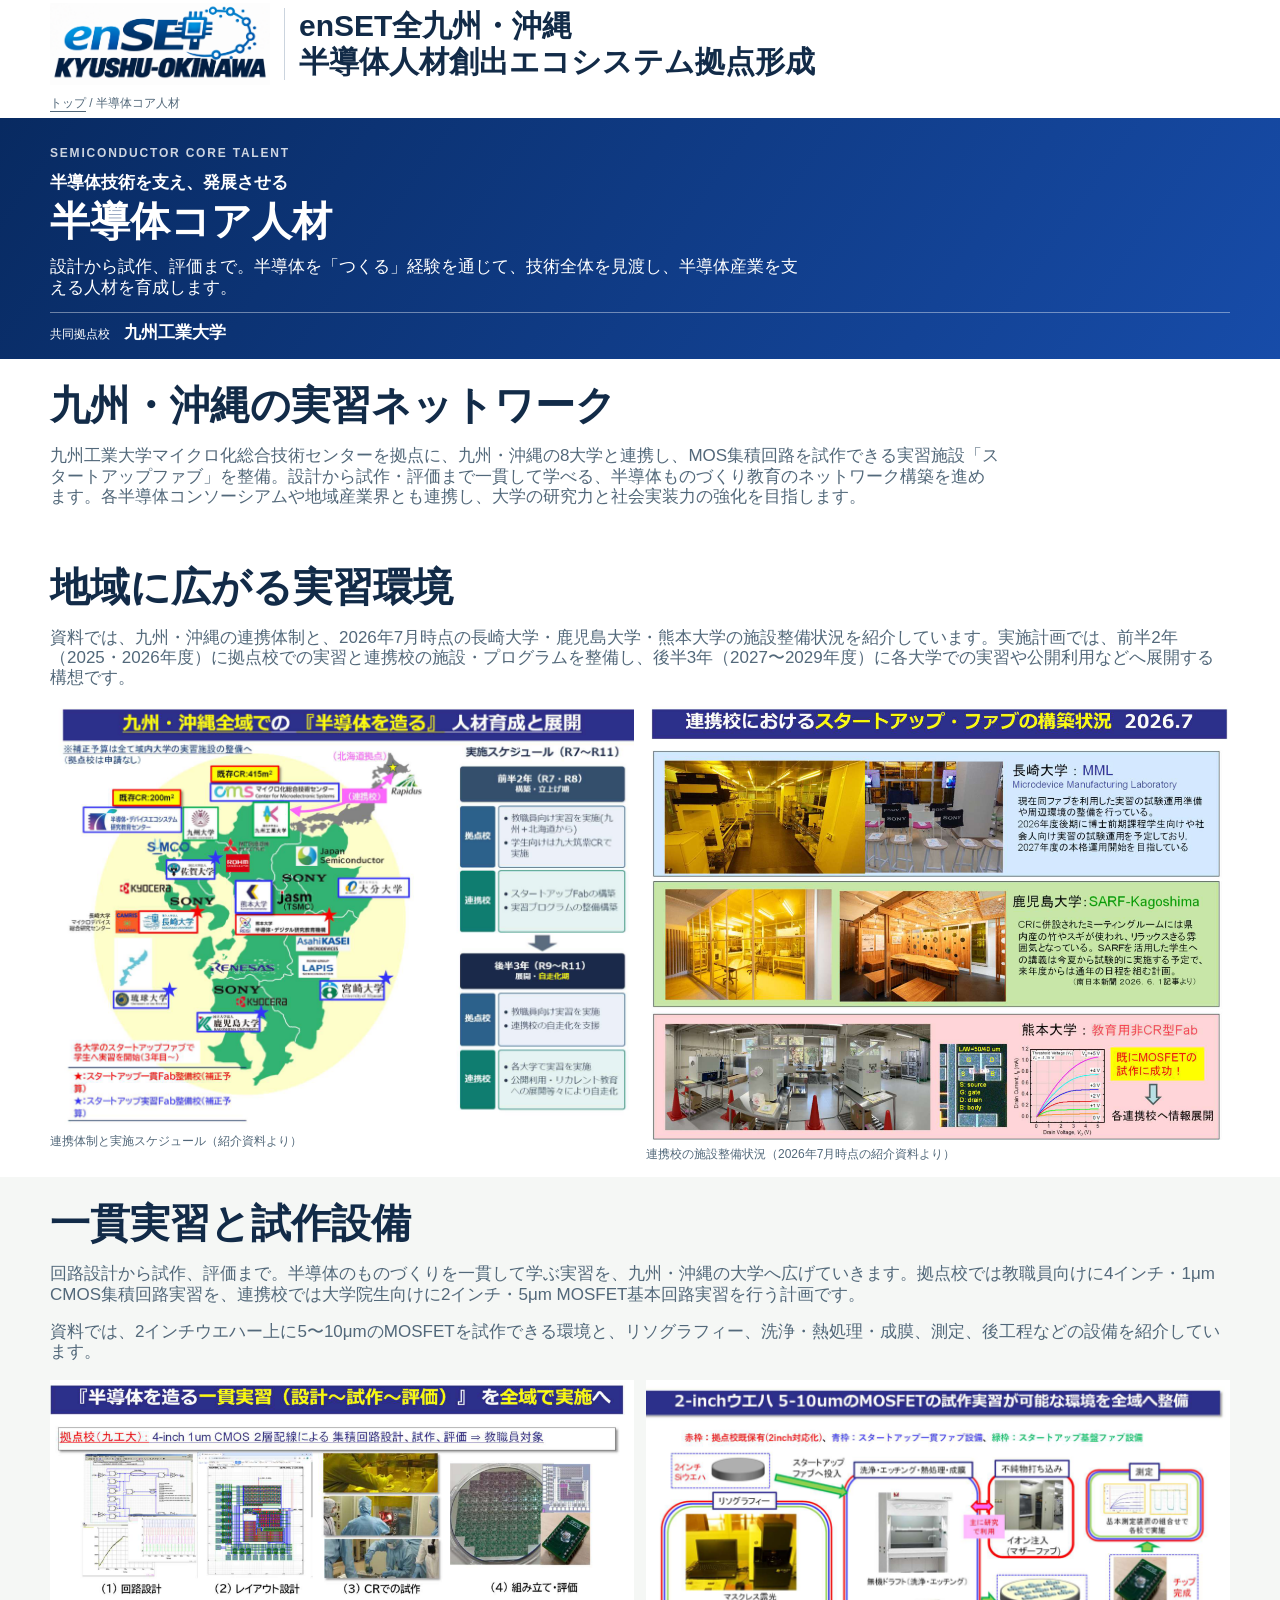
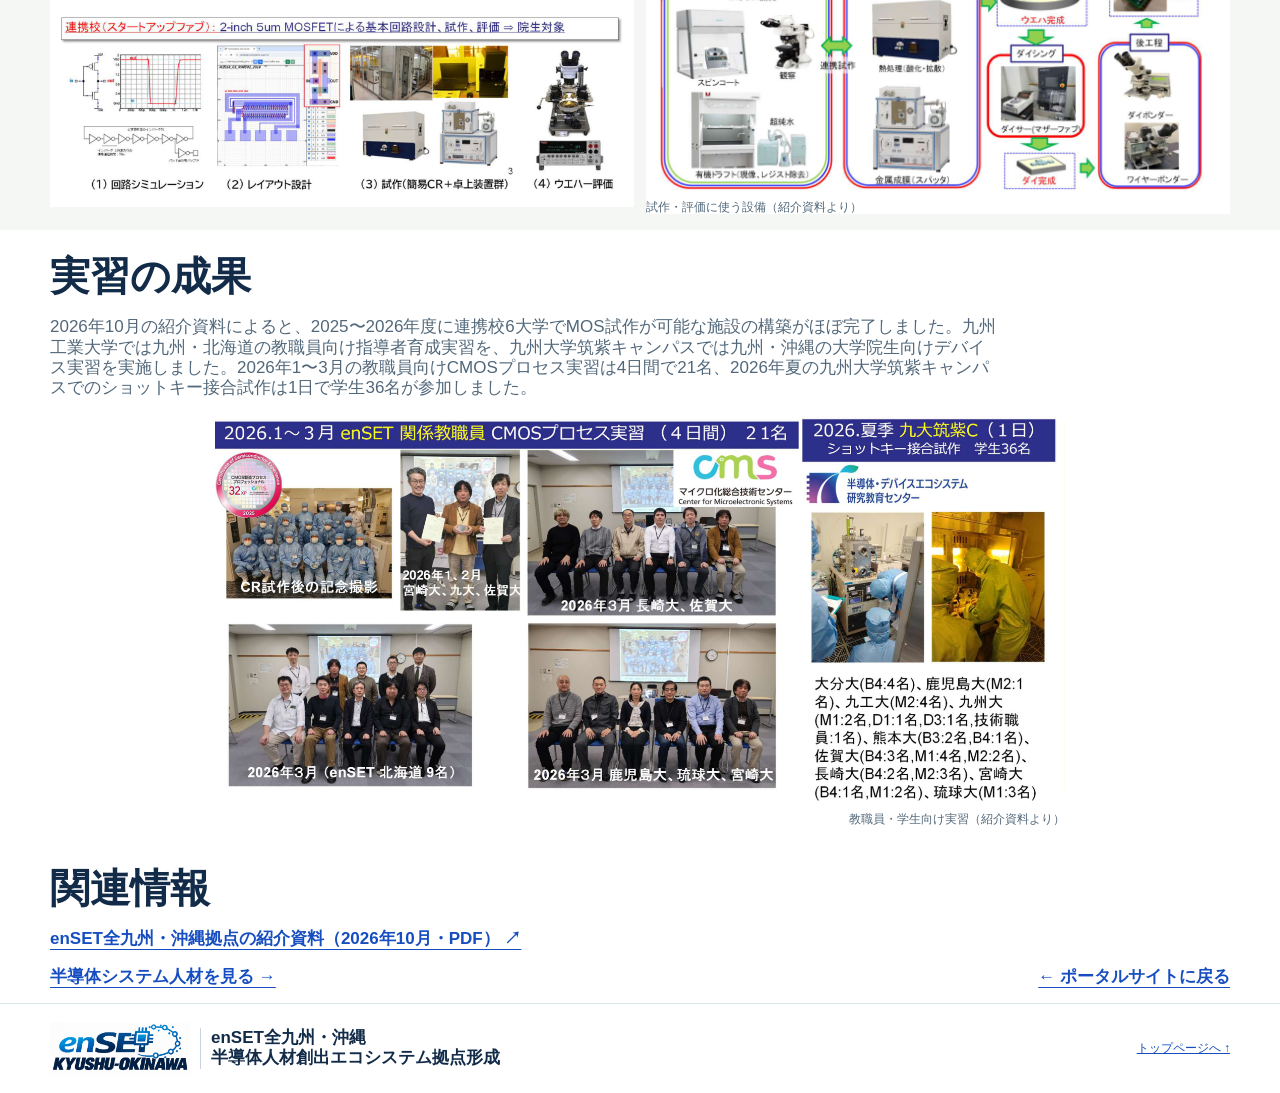
==== core-human-resources.html @ 0acd5549 "All update." ====
﻿<!doctype html>
<html lang="ja">
<head>
  <meta charset="utf-8">
  <meta name="viewport" content="width=device-width, initial-scale=1">
  <meta name="description" content="半導体コア人材の育成方針と学びの流れを紹介します。">
  <title>半導体コア人材｜enSET 全九州・沖縄</title>
  <link rel="icon" type="image/png" href="assets/favicon-chip.png">
  <link rel="stylesheet" href="style.css?v=20261101-enset-font">
</head>
<body>
  <header class="header"><div class="wrap header-inner"><div class="brand"><img class="brand-logo" src="assets/enset-kyushu-okinawa-logo.png" alt="enSET KYUSHU-OKINAWA"><span class="brand-name">enSET全九州・沖縄<br><small>半導体人材創出エコシステム拠点形成</small></span></div></div></header>
  <main>
    <div class="wrap detail-breadcrumb"><a href="index.html#network">トップ</a><span aria-hidden="true"> / </span><span>半導体コア人材</span></div>
    <section class="detail-hero detail-core"><div class="wrap"><p class="eyebrow">SEMICONDUCTOR CORE TALENT</p><p class="detail-overline">半導体技術を支え、発展させる</p><h1>半導体コア人材</h1><p class="detail-lead">設計から試作、評価まで。半導体を「つくる」経験を通じて、技術全体を見渡し、半導体産業を支える人材を育成します。</p><p class="detail-hub"><span>共同拠点校</span><strong>九州工業大学</strong></p></div></section>
    <section class="section core-network"><div class="wrap"><div class="core-section-heading"><h2>九州・沖縄の実習ネットワーク</h2></div><p>九州工業大学マイクロ化総合技術センターを拠点に、九州・沖縄の8大学と連携し、MOS集積回路を試作できる実習施設「スタートアップファブ」を整備。設計から試作・評価まで一貫して学べる、半導体ものづくり教育のネットワーク構築を進めます。各半導体コンソーシアムや地域産業界とも連携し、大学の研究力と社会実装力の強化を目指します。</p></div></section>
    <section class="section core-material"><div class="wrap"><div class="core-section-heading"><h2>地域に広がる実習環境</h2><p>資料では、九州・沖縄の連携体制と、2026年7月時点の長崎大学・鹿児島大学・熊本大学の施設整備状況を紹介しています。実施計画では、前半2年（2025・2026年度）に拠点校での実習と連携校の施設・プログラムを整備し、後半3年（2027〜2029年度）に各大学での実習や公開利用などへ展開する構想です。</p></div><div class="material-grid"><figure><img src="kyushu/images/official/core-network-202610.png" alt="九州・沖縄の人材育成ネットワークと実施スケジュール"><figcaption>連携体制と実施スケジュール（紹介資料より）</figcaption></figure><figure><img src="kyushu/images/official/core-facilities-202610.png" alt="長崎大学、鹿児島大学、熊本大学における実習施設の構築状況"><figcaption>連携校の施設整備状況（2026年7月時点の紹介資料より）</figcaption></figure></div></div></section>
    <section class="section core-material"><div class="wrap"><div class="core-section-heading"><h2>一貫実習と試作設備</h2><p>回路設計から試作、評価まで。半導体のものづくりを一貫して学ぶ実習を、九州・沖縄の大学へ広げていきます。拠点校では教職員向けに4インチ・1μm CMOS集積回路実習を、連携校では大学院生向けに2インチ・5μm MOSFET基本回路実習を行う計画です。</p><p>資料では、2インチウエハー上に5〜10μmのMOSFETを試作できる環境と、リソグラフィー、洗浄・熱処理・成膜、測定、後工程などの設備を紹介しています。</p></div><div class="material-grid"><figure class="core-figure"><img src="kyushu/images/official/core-practice-202610.png?v=20261101-hires" alt="九州工業大学と連携校における設計・試作・評価の実習の流れ"></figure><figure><img src="kyushu/images/official/core-equipment-202610.png" alt="MOSFETの試作から測定・後工程までの設備"><figcaption>試作・評価に使う設備（紹介資料より）</figcaption></figure></div></div></section>
    <section class="section core-network"><div class="wrap"><div class="core-section-heading"><h2>実習の成果</h2></div><p>2026年10月の紹介資料によると、2025〜2026年度に連携校6大学でMOS試作が可能な施設の構築がほぼ完了しました。九州工業大学では九州・北海道の教職員向け指導者育成実習を、九州大学筑紫キャンパスでは九州・沖縄の大学院生向けデバイス実習を実施しました。2026年1〜3月の教職員向けCMOSプロセス実習は4日間で21名、2026年夏の九州大学筑紫キャンパスでのショットキー接合試作は1日で学生36名が参加しました。</p><figure class="core-figure"><img src="kyushu/images/official/core-training-202610.png" alt="2026年の教職員向けCMOSプロセス実習と学生向けデバイス実習の様子"><figcaption>教職員・学生向け実習（紹介資料より）</figcaption></figure></div></section>
    <section class="section"><div class="wrap detail-next"><div><h2>関連情報</h2><p><a href="assets/enSET-All-Kyushu-Okinawa-202610.pdf" target="_blank" rel="noopener noreferrer">enSET全九州・沖縄拠点の紹介資料（2026年10月・PDF） ↗</a></p><a href="system-human-resources.html">半導体システム人材を見る →</a></div><a class="detail-back" href="index.html#network">← ポータルサイトに戻る</a></div></section>
  </main>
  <footer><div class="wrap footer-inner"><div class="footer-brand"><img src="assets/enset-kyushu-okinawa-logo.png" alt="enSET KYUSHU-OKINAWA"><span>enSET全九州・沖縄<br><small>半導体人材創出エコシステム拠点形成</small></span></div><a href="index.html">トップページへ ↑</a></div></footer>
</body>
</html>
---- style.css ----
﻿:root{--navy:#07275a;--deep:#061b40;--blue:#164ec1;--green:#a6d74d;--ink:#122b48;--muted:#52687a;--paper:#f5f7f5}*{box-sizing:border-box}html{scroll-behavior:smooth}body{margin:0;color:var(--ink);font-family:"Yu Gothic","Hiragino Kaku Gothic ProN",Meiryo,sans-serif;line-height:1.8;background:#fff}a{color:inherit}a:focus-visible{outline:3px solid #f7a837;outline-offset:4px}.wrap{width:min(1180px,calc(100% - 48px));margin:auto}.header{background:#fff}.header-inner{min-height:88px;display:flex;align-items:center;justify-content:space-between;gap:28px}.brand{display:flex;align-items:center;gap:14px;text-decoration:none}.brand-en{font:bold 40px/1 Arial;color:#56a340;letter-spacing:-.07em}.brand-en span{color:var(--blue)}.brand-name{border-left:1px solid #cbd4de;padding-left:14px;font-size:15px;font-weight:800;line-height:1.35}.brand-name small{font-size:12px}.header nav{display:flex;gap:30px;font-weight:700;font-size:15px}.header nav a{text-decoration:none}.header nav a:hover{color:var(--blue)}.hero{background:var(--navy);color:#fff;overflow:hidden}.hero-inner{position:relative;min-height:530px;padding-block:72px}.eyebrow{font:700 12px/1.6 Arial,sans-serif;letter-spacing:.15em;color:#b8e36a}.hero-label{font-weight:700;letter-spacing:.15em;margin:48px 0 13px}.hero h1{font-size:40px;letter-spacing:.02em;line-height:1.25;margin:0;font-weight:900}.hero h1 em{font-style:normal;color:#c9ec68}.hero-copy{font-size:17px;font-weight:700;margin:24px 0 30px}.button{display:inline-flex;align-items:center;gap:36px;padding:13px 20px;background:#fff;color:var(--navy);font-weight:800;font-size:15px;text-decoration:none}.button span{font-size:17px}.hero-mark{position:absolute;width:440px;height:440px;right:0;top:40px;border:1px solid #ffffff45;border-radius:50%;display:flex;align-items:center;justify-content:center;gap:20px;font-size:40px;font-weight:900;color:#ffffffd9}.hero-mark:before,.hero-mark:after{content:"";position:absolute;inset:22px;border:1px solid #a6d74d80;border-radius:50%}.hero-mark:after{inset:47px;border-color:#ffffff25}.hero-mark i{color:var(--green);font-style:normal;font-weight:400}.hero-mark small{position:absolute;bottom:105px;font:700 12px Arial;letter-spacing:.2em;color:#b8e36a}.partners{background:#edf3ed;border-bottom:1px solid #dce6df}.partners-inner{display:grid;grid-template-columns:150px 1fr 1fr;align-items:center;gap:28px;padding-block:20px}.partners-inner>span{font:700 12px Arial;letter-spacing:.13em;color:#568149}.partners p{margin:0;font-size:15px;font-weight:800}.partners small{font-size:12px}.section{padding-block:95px}.section-heading{display:grid;grid-template-columns:1fr .65fr;gap:48px;align-items:end;margin-bottom:38px}.section-heading h2{font-size:40px;line-height:1.4;letter-spacing:.03em;margin:9px 0 0}.section-heading>p{color:var(--muted);margin:0;font-size:17px}.dark{color:#548b40}.people-grid{display:grid;grid-template-columns:1fr 1fr;gap:20px}.people-card{padding:32px 36px;color:#fff;min-height:390px;display:flex;flex-direction:column}.system{background:#bf4a36}.core{background:#174ca9}.card-top{display:flex;justify-content:space-between;align-items:center;font:700 12px Arial;letter-spacing:.12em}.card-symbol{font-size:40px;font-weight:400}.card-tag{font-size:12px;font-weight:700;margin:22px 0 7px}.people-card h3{font-size:40px;line-height:1.3;margin:0}.people-card>p:not(.card-tag){max-width:410px;font-size:15px;color:#ffffffdc}.hub{border-top:1px solid #ffffff69;margin-top:auto;padding-top:18px;display:flex;align-items:baseline;gap:13px;flex-wrap:wrap}.hub small{font-size:12px}.hub strong{font-size:17px}.hub span{font:700 12px Arial;letter-spacing:.1em;opacity:.75}.network{background:var(--paper)}.network-layout{display:grid;grid-template-columns:1fr 1fr;gap:25px}.map-panel{position:relative;background:#e0efe5;min-width:0;padding:28px;text-align:center;overflow:hidden}.map-panel img{display:block;width:min(100%,470px);margin:0 auto;mix-blend-mode:multiply}.map-kicker{text-align:left;margin:0;color:#467653;font:700 12px Arial;letter-spacing:.15em}.map-caption{font-size:12px;color:#526b60;margin:0 8px}.university-panel{background:#fff;padding:30px 34px}.list-heading{display:flex;justify-content:space-between;align-items:center}.list-heading span{font:700 12px Arial;letter-spacing:.15em;color:#548b40}.list-heading h3{font-size:30px;margin:3px 0}.list-heading .count{font:bold 40px Arial;color:#e5eee8}.university-panel>p{font-size:12px;color:var(--muted)}.universities{padding:0;margin:20px 0;list-style:none;border-top:1px solid #dfe7e4}.universities a{display:flex;align-items:center;gap:20px;border-bottom:1px solid #dfe7e4;padding:10px 2px;text-decoration:none;font-weight:700}.universities a:hover{color:var(--blue)}.universities span{font:700 12px Arial;color:#6a9d62}.universities b{margin-left:auto;color:var(--blue)}.hub-links{font-size:12px;font-weight:700}.hub-links a{color:var(--blue)}.region-grid{display:grid;grid-template-columns:repeat(4,1fr);border-top:1px solid #cddbd2;border-left:1px solid #cddbd2}.region-grid article{padding:24px;min-height:140px;border-right:1px solid #cddbd2;border-bottom:1px solid #cddbd2}.region-grid span{font:700 12px Arial;color:#5e9461;letter-spacing:.15em}.region-grid h3{font-size:15px;line-height:1.65;margin:12px 0 0}.closing{padding:80px 0;background:var(--navy);color:#fff}.closing h2{font-size:40px;line-height:1.35;margin:15px 0}.closing p:not(.eyebrow){color:#e0ebf3}.closing a{display:inline-block;margin-top:12px;color:#c9ec68;font-weight:700;text-underline-offset:6px}footer{background:var(--deep);color:#fff}.footer-inner{display:flex;align-items:center;gap:25px;padding-block:24px;font-size:12px}.footer-inner p{margin:0}.footer-inner strong{font:700 30px Arial;color:#b8e36a}.footer-inner small{color:#9fb3c7}.footer-inner a{margin-left:auto}@media(max-width:850px){.hero-mark{opacity:.2;right:-160px}.hero-inner>*:not(.hero-mark){position:relative;z-index:1}.partners-inner{grid-template-columns:1fr 1fr}.partners-inner>span{grid-column:1/-1}.region-grid{grid-template-columns:repeat(2,1fr)}}@media(max-width:650px){.wrap{width:calc(100% - 32px)}.header-inner{padding-block:16px;flex-wrap:wrap}.header nav{gap:18px;font-size:12px;overflow-x:auto;white-space:nowrap}.hero-inner{min-height:0;padding-block:60px}.hero-label{margin-top:34px}.hero-mark{width:340px;height:340px;top:80px;right:-210px;font-size:40px}.partners-inner{grid-template-columns:1fr;gap:8px}.partners-inner>span{grid-column:auto}.section{padding-block:64px}.section-heading,.people-grid,.network-layout{grid-template-columns:1fr}.section-heading{gap:15px}.people-card{min-height:340px;padding:28px}.map-panel{padding:20px}.university-panel{padding:24px}.region-grid article{padding:16px;min-height:115px}.footer-inner{align-items:flex-start;flex-direction:column;gap:8px}.footer-inner a{margin-left:0}}@media(prefers-reduced-motion:reduce){html{scroll-behavior:auto}}
.map-panel .network-figure{display:block;width:100%;max-width:none;height:auto;margin:16px auto 0;mix-blend-mode:normal}

/* ネットワーク図を主役にし、大学リンクを下段にまとめる。 */
.hero-inner{min-height:0;padding-block:48px}
.hero-label{margin-top:28px}
.hero-mark{width:360px;height:360px;top:25px}
.hero-mark small{bottom:82px}
.network.section{padding-block:48px}
.network .section-heading{margin-bottom:20px}
.network-layout{display:flex;flex-direction:column;gap:18px}
.map-panel{width:80%;margin-inline:auto;padding:12px;background:#fff}
.map-panel .network-figure{margin:8px auto 0}
.university-panel{padding:20px 24px}
.list-heading h3{font-size:17px}
.list-heading .count{font-size:30px}
.university-panel>p{margin:4px 0;font-size:12px}
.universities{display:grid;grid-template-columns:repeat(4,minmax(0,1fr));gap:0 20px;margin:12px 0}
.universities a{gap:8px;padding:8px 2px;font-size:15px}
.hub-links{font-size:12px}
@media(max-width:650px){.hero-inner{padding-block:38px}.hero-mark{width:300px;height:300px;top:40px}.network.section{padding-block:36px}.map-panel{width:100%;padding:8px}.universities{grid-template-columns:repeat(2,minmax(0,1fr));gap:0 14px}.university-panel{padding:16px}.universities a{font-size:12px}}

/* 図と大学一覧は別の段に置く。 */
.network-layout{display:block}
.network-layout .map-panel{width:100%;margin:0 auto}
.network .university-panel{margin:18px auto 0}

/* ヘッダー直下の青帯をコンパクトにする。 */
.hero-inner{padding-block:24px}
.hero-label{margin:12px 0 5px}
.hero h1{font-size:40px;line-height:1.18}
.hero-copy{margin:12px 0 16px}
.hero-mark{width:270px;height:270px;top:50%;transform:translateY(-50%);font-size:40px}
.hero-mark small{bottom:56px}
@media(max-width:650px){.hero-inner{padding-block:24px}.hero h1{font-size:40px}.hero-mark{width:240px;height:240px;top:50%;right:-160px;font-size:30px}.hero-mark small{bottom:50px}}
@media(max-width:650px){.hero .eyebrow{overflow-wrap:anywhere}}

/* 大学リンクは画像と同じ座標系で拡大・縮小する。 */
.network-instruction{margin:4px 0 0;text-align:right;font-size:12px;color:var(--muted)}
.network-figure-wrap{position:relative;width:100%;margin:8px auto 0}
.map-panel .network-figure-wrap .network-figure{width:100%;height:auto;margin:0}
.figure-link{position:absolute;display:block;border-radius:4px}
.figure-link:hover,.figure-link:focus-visible{outline:3px solid #f28a19;outline-offset:1px;background:rgb(255 255 255 / .16)}
.figure-link.kyushu{left:16%;top:12%;width:19%;height:8%}
.figure-link.kyutech{left:64%;top:12%;width:29%;height:8%}
.figure-link.saga{left:12%;top:34%;width:16%;height:7%}
.figure-link.nagasaki{left:7%;top:51%;width:17%;height:7%}
.figure-link.kumamoto{left:7%;top:71%;width:17%;height:7%}
.figure-link.oita{left:79%;top:39%;width:17%;height:7%}
.figure-link.miyazaki{left:78%;top:52%;width:17%;height:7%}
.figure-link.kagoshima{left:72%;top:69%;width:20%;height:7%}
.figure-link.ryukyu{left:60%;top:81%;width:17%;height:7%}

/* 承認されたロゴ画像をヘッダーに表示する。 */
.brand-logo{display:block;width:220px;height:auto;flex:none}
@media(max-width:650px){.brand{min-width:0}.brand-logo{width:150px}.brand-name{font-size:12px}.brand-name small{font-size:12px}}

/* 事業名をロゴ横で読みやすく表示する。 */
.brand-name{font-size:17px;line-height:1.45}
.brand-name small{font-size:15px}
@media(max-width:650px){.brand-name{font-size:17px}.brand-name small{font-size:12px}}

/* 図中の人材名と紹介ページ。 */
.figure-link.talent-system{left:10%;top:2%;width:32%;height:8%}
.figure-link.talent-core{left:59%;top:2%;width:31%;height:8%}
.people-detail-link{display:inline-block;color:#fff;font-weight:800;text-underline-offset:5px}
.detail-breadcrumb{padding-block:14px;color:var(--muted);font-size:12px}
.detail-breadcrumb a{text-underline-offset:4px}
.detail-hero{padding-block:65px;color:#fff}
.detail-system{background:linear-gradient(125deg,#8f3028,#bf4a36)}
.detail-core{background:linear-gradient(125deg,#082a61,#174ca9)}
.detail-hero .eyebrow{color:#fff;opacity:.8}
.detail-overline{margin:28px 0 4px;font-size:17px;font-weight:700}
.detail-hero h1{margin:0;font-size:40px;line-height:1.3}
.detail-lead{max-width:750px;margin:20px 0 0;font-size:17px;line-height:1.9}
.detail-intro{display:grid;grid-template-columns:1fr 1.1fr;gap:60px}
.detail-intro h2,.detail-learning h2,.detail-next h2{margin:10px 0;font-size:40px;line-height:1.4}
.detail-intro h3{margin:0 0 15px;font-size:17px}
.detail-intro p:not(.eyebrow),.detail-next p:not(.eyebrow){color:var(--muted)}
.detail-learning{background:var(--paper)}
.detail-section-lead{color:var(--muted)}
.detail-steps{display:grid;grid-template-columns:repeat(3,1fr);gap:18px;margin:30px 0 0;padding:0;list-style:none}
.detail-steps li{padding:26px;background:#fff;border-top:4px solid var(--blue)}
.detail-steps span{font:700 12px Arial;letter-spacing:.12em;color:#548b40}
.detail-steps h3{margin:12px 0;font-size:30px}
.detail-steps p{margin:0;color:var(--muted);font-size:15px}
.detail-next{display:flex;align-items:end;justify-content:space-between;gap:30px}
.detail-next a{font-weight:800;color:var(--blue);text-underline-offset:5px}
.detail-back{white-space:nowrap}
@media(max-width:650px){.detail-hero{padding-block:42px}.detail-intro{grid-template-columns:1fr;gap:20px}.detail-steps{grid-template-columns:1fr}.detail-next{align-items:start;flex-direction:column}}

/* 広域と各地域の連携団体をまとめて紹介する。 */
.regional-partner-list{display:grid;grid-template-columns:repeat(2,minmax(0,1fr));gap:16px;margin-bottom:24px}
.regional-partner-list article{padding:22px 24px;background:#edf3ed;border-left:4px solid #548b40}
.regional-partner-list span{font:700 12px Arial;letter-spacing:.15em;color:#548b40}
.regional-partner-list h3{margin:10px 0 0;font-size:17px;line-height:1.6}
.regional-partner-list small{font-size:15px}
@media(max-width:650px){.regional-partner-list{grid-template-columns:1fr;gap:10px}.regional-partner-list article{padding:16px}}

/* 地域連携を読みやすくコンパクトにまとめる。 */
#region.section{padding-block:42px}
#region .section-heading{margin-bottom:18px;gap:24px}
#region .section-heading h2{font-size:30px;line-height:1.3}
#region .section-heading>p{font-size:15px}
#region .regional-partner-list{gap:10px;margin-bottom:12px}
#region .regional-partner-list article{padding:12px 16px}
#region .regional-partner-list h3{margin-top:4px;font-size:15px;line-height:1.45}
#region .region-grid article{min-height:0;padding:12px 16px}
#region .region-grid h3{margin:4px 0 0;font-size:15px;line-height:1.5}
@media(max-width:650px){#region.section{padding-block:30px}#region .section-heading{gap:10px;margin-bottom:14px}#region .regional-partner-list{gap:8px}#region .region-grid article{padding:10px 12px}}

.detail-hub{display:flex;align-items:baseline;flex-wrap:wrap;gap:14px;margin:24px 0 0;padding-top:16px;border-top:1px solid rgb(255 255 255 / .4)}
.detail-hub span{font-size:12px}
.detail-hub strong{font-size:17px}

/* ヘッダーと共通のロゴ・事業名を小さめに表示する。 */
footer{background:#fff;color:var(--ink);border-top:1px solid #dce5ea}
.footer-inner{gap:18px;padding-block:18px}
.footer-brand{display:flex;align-items:center;gap:10px}
.footer-brand img{display:block;width:140px;height:auto;flex:none}
.footer-brand>span{border-left:1px solid #cbd4de;padding-left:10px;font-size:12px;font-weight:800;line-height:1.4}
.footer-brand>span small{color:inherit;font-size:12px}
.footer-inner>small{color:var(--muted)}
.footer-inner>a{color:var(--blue)}
@media(max-width:650px){.footer-inner{gap:12px}.footer-brand img{width:120px}.footer-brand>span{font-size:12px}.footer-brand>span small{font-size:12px}}

/* 各ページの余白を抑え、短いスクロールで内容を読めるようにする。 */
.section{padding-block:40px}
.hero-inner{padding-block:16px}
.hero-label{margin:8px 0 4px}
.hero-copy{margin:8px 0 0}
.network.section{padding-block:24px}
.network .section-heading{margin-bottom:12px;gap:24px}
.network .section-heading h2{font-size:30px;line-height:1.3}
.network-figure-wrap{margin-top:4px}
#region.section{padding-block:24px}
.closing{padding-block:32px}
.closing h2{font-size:40px;margin:8px 0}
.closing p:not(.eyebrow){margin:8px 0}
.closing a{margin-top:4px}
.detail-breadcrumb{padding-block:8px}
.detail-hero{padding-block:32px}
.detail-overline{margin:12px 0 4px}
.detail-lead{margin-top:12px;line-height:1.7}
.detail-hub{margin-top:14px;padding-top:10px}
.detail-intro{gap:32px}
.detail-intro h2,.detail-learning h2,.detail-next h2{margin:6px 0}
.detail-intro h3{margin-bottom:8px}
.detail-steps{margin-top:16px;gap:12px}
.detail-steps li{padding:18px}
.detail-steps h3{margin:6px 0}
@media(max-width:650px){.section{padding-block:28px}.hero-inner{padding-block:16px}.network.section,#region.section{padding-block:20px}.network .section-heading{gap:10px}.detail-hero{padding-block:24px}.detail-intro{gap:12px}.detail-steps{gap:8px}.detail-steps li{padding:14px}.closing{padding-block:26px}}
.hero h1 em{white-space:nowrap}
.hero h1{color:#c9ec68}

/* 見出しより説明文の幅を広く確保する。 */
@media(min-width:651px){#network .section-heading,#region .section-heading{grid-template-columns:minmax(0,3fr) minmax(0,7fr)}}
@media(min-width:651px){#network .section-heading h2{font-size:30px}}

/* 大きな見出しを一回り小さく整える。 */
.hero h1{font-size:40px}
#region .section-heading h2{font-size:30px}
.closing h2{font-size:30px}
.detail-hero h1{font-size:40px}
.detail-intro h2,.detail-learning h2,.detail-next h2{font-size:30px}
.detail-steps h3{font-size:17px}
@media(min-width:651px){#network .section-heading h2{font-size:17px}}
@media(max-width:650px){.hero h1{font-size:30px}#network .section-heading h2{font-size:30px}}

/* ヘッダー内の英語名称。 */
.brand-english{display:block;margin-top:2px;color:var(--muted);font-size:12px;font-weight:500;line-height:1.35;overflow-wrap:anywhere}
@media(max-width:650px){.brand-english{font-size:12px}}

/* ロゴ横の日本語2行を同じ大きさに揃える。 */
.brand-name{font-size:30px;line-height:1.55}
.brand-name small{font-size:inherit}
.footer-brand>span{font-size:17px;line-height:1.5}
.footer-brand>span small{font-size:inherit}
@media(max-width:650px){.brand-logo{width:clamp(100px,30vw,150px)}.brand-name{font-size:12px;line-height:1.5}.brand-name small{font-size:inherit}.footer-brand>span{font-size:12px;line-height:1.45}.footer-brand>span small{font-size:inherit}}

/* トップページの3つの見出しを画面幅ごとの最小サイズに揃える。 */
@media(min-width:651px){#network .section-heading h2,#region .section-heading h2,.closing h2{font-size:30px}}
@media(max-width:650px){#network .section-heading h2,#region .section-heading h2,.closing h2{font-size:30px}}

#region h3 a{color:#164b85;text-decoration:underline;text-decoration-thickness:1px;text-underline-offset:3px}
#region h3 a:hover{color:#087346}
#region h3 a::after{content:' ↗';font-size:12px;white-space:nowrap}

/* enSETの概要 */
.about-enset{display:grid;grid-template-columns:minmax(0,2fr) minmax(0,8fr);gap:48px;align-items:start;padding-block:28px}
.about-enset h2{font-size:30px;line-height:1.4;margin:0}
.about-enset p{margin:0;color:var(--muted);font-size:17px;line-height:1.8}
.about-enset a{color:#164b85;text-underline-offset:3px}
.about-enset-link{display:inline-block;margin-top:6px;font-size:15px;font-weight:700}
.about-enset a:hover{color:#087346}
@media(max-width:650px){.about-enset{grid-template-columns:1fr;gap:8px;padding-block:24px}.about-enset h2{font-size:30px}}
/* 全ページの行間を文字サイズの120%に統一。 */
body,body *{line-height:1.2 !important}

body{font-size:17px}

/* メインの各セクションの上下余白を統一する。 */
main > section:not(.hero),main > #network.section,main > #region.section,.hero-inner{padding-block:16px}

/* 見出し幅に合わせ、残りを説明文に割り当てる。 */
.about-enset{grid-template-columns:max-content minmax(0,1fr);column-gap:2em}

/* ネットワークと地域連携も見出し幅に合わせる。 */
#network .section-heading,#region .section-heading{grid-template-columns:max-content minmax(0,1fr);column-gap:2em}
@media(max-width:650px){#network .section-heading,#region .section-heading{grid-template-columns:minmax(0,1fr);gap:8px}}

/* 連携団体のボックス内の上下余白。 */
#region .regional-partner-list article,#region .region-grid article{padding-block:8px}

/* 半導体コア人材ページの詳細。 */
.core-section-heading h2{margin:6px 0;font-size:30px}
.core-section-heading>p:not(.eyebrow),.core-network p:not(.eyebrow){color:var(--muted)}
.core-figure{margin:12px auto 0;max-width:850px}
.core-figure img{display:block;width:100%;height:auto}
.core-figure figcaption{margin-top:6px;color:var(--muted);font-size:12px;text-align:right}
.core-figure a,.core-network a{color:var(--blue);text-underline-offset:3px}
.core-skills,.core-future{background:var(--paper)}
.core-skill-grid{display:grid;grid-template-columns:repeat(4,minmax(0,1fr));gap:10px;margin-top:12px}
.core-skill-grid article{background:#fff;border-top:3px solid var(--blue);padding:12px}
.core-skill-grid h3{font-size:17px;margin:0 0 6px}
.core-skill-grid p{color:var(--muted);font-size:15px;margin:0}
.core-network p:not(.eyebrow){max-width:950px}
.core-network a{font-weight:700}
.core-fields{display:flex;flex-wrap:wrap;gap:8px;list-style:none;padding:0;margin:12px 0 0}
.core-fields li{padding:8px 12px;background:#fff;color:var(--navy);border-left:3px solid var(--blue);font-weight:700}
@media(max-width:650px){.core-skill-grid{grid-template-columns:repeat(2,minmax(0,1fr))}.core-figure figcaption{text-align:left}}
/* 半導体システム人材ページの詳細。 */
.system-practice-grid{display:grid;grid-template-columns:repeat(2,minmax(0,1fr));gap:12px;margin-top:12px}
.system-practice-grid article,.system-topic-grid article{padding:12px;background:#fff;border-top:3px solid #bf4a36}
.system-practice-grid h3,.system-topic-grid h3{font-size:17px;margin:0 0 6px}
.system-practice-grid p,.system-topic-grid p{color:var(--muted);margin:6px 0}
.system-practice-grid figure{margin:10px 0 0}
.system-practice-grid img{display:block;width:100%;height:auto}
.system-practice-grid figcaption{color:var(--muted);font-size:12px;margin-top:4px}
.system-practice,.system-skills{background:var(--paper)}
.system-topic-grid{display:grid;grid-template-columns:repeat(3,minmax(0,1fr));gap:12px;margin-top:12px}
.system-topic-grid article{background:var(--paper)}
.system-example{font-size:15px}
.system-source a{color:var(--blue);text-underline-offset:3px}
.system-skills .core-skill-grid article{border-color:#bf4a36}
.system-future .core-fields li{background:var(--paper);border-color:#bf4a36}
@media(max-width:650px){.system-practice-grid,.system-topic-grid{grid-template-columns:minmax(0,1fr)}}

.closing-links{display:flex;flex-direction:column;align-items:flex-start;gap:4px}

/* 関連情報を地域連携と同じ白背景・左右配置に揃える。 */
.closing{background:#fff;color:var(--ink)}
.closing .wrap{display:grid;grid-template-columns:minmax(0,1fr);gap:8px;align-items:start}
.closing h2{margin:0;font-size:30px}
.closing a{margin:0;color:#164b85;font-size:15px;text-underline-offset:3px}
.closing a:hover{color:#087346}
@media(max-width:650px){.closing .wrap{grid-template-columns:minmax(0,1fr);gap:8px}}

/* 関連情報を地域連携と同じ枠付きボックスにする。 */
.closing .closing-links{display:grid;grid-template-columns:repeat(2,minmax(0,1fr));gap:0;align-items:stretch}
.closing .closing-links article{min-height:0;padding:8px 16px}
@media(max-width:650px){.closing .closing-links article{padding:8px 12px}}

/* システム人材の実習例を同じセクション内にまとめる。 */
.system-practice .system-topic-grid article{background:#fff}

/* 半導体設計実習の図中の日付表記を表示しない。 */
.system-design-image{position:relative}
.system-design-image::after{content:'';position:absolute;right:0;bottom:0;width:54%;height:11%;background:#fff}

/* コア人材の実習紹介をシステム人材ページと揃える。 */
.core-visual{background:var(--paper)}

/* 紹介資料に掲載された実習・施設の図と写真。 */
.system-topic-grid figure{margin:10px 0 0}
.system-topic-grid img,.material-grid img{display:block;width:100%;height:auto}
.system-topic-grid figcaption,.material-grid figcaption{margin-top:4px;color:var(--muted);font-size:12px}
.core-material:nth-of-type(even){background:var(--paper)}
.material-grid{display:grid;grid-template-columns:repeat(2,minmax(0,1fr));gap:12px;margin-top:12px;align-items:start}
.material-grid figure{margin:0;background:#fff}
@media(max-width:650px){.material-grid{grid-template-columns:minmax(0,1fr)}}
/* システム人材の取組を紹介資料と同じ左右の列に配置する。 */
.system-columns{display:grid;grid-template-columns:repeat(2,minmax(0,1fr));gap:12px;margin-top:12px;align-items:start}
.system-column{display:grid;gap:12px}
.system-column article{padding:12px;background:#fff;border-top:3px solid #bf4a36}
.system-column h3{font-size:17px;margin:0 0 6px}
.system-column p{color:var(--muted);margin:6px 0}
.system-column figure{margin:10px 0 0}
.system-column img{display:block;width:100%;height:auto}
.system-column figcaption{color:var(--muted);font-size:12px;margin-top:4px}
.material-grid .core-figure{margin:0;max-width:none}
@media(max-width:650px){.system-columns{grid-template-columns:minmax(0,1fr)}}
/* 公式サイトの可変見出しに近い2段階の整数サイズ。 */
@media(min-width:1000px){.about-enset h2,#network .section-heading h2,#region .section-heading h2,.closing h2,.core-section-heading h2,.detail-intro h2,.detail-learning h2,.detail-next h2{font-size:40px}}
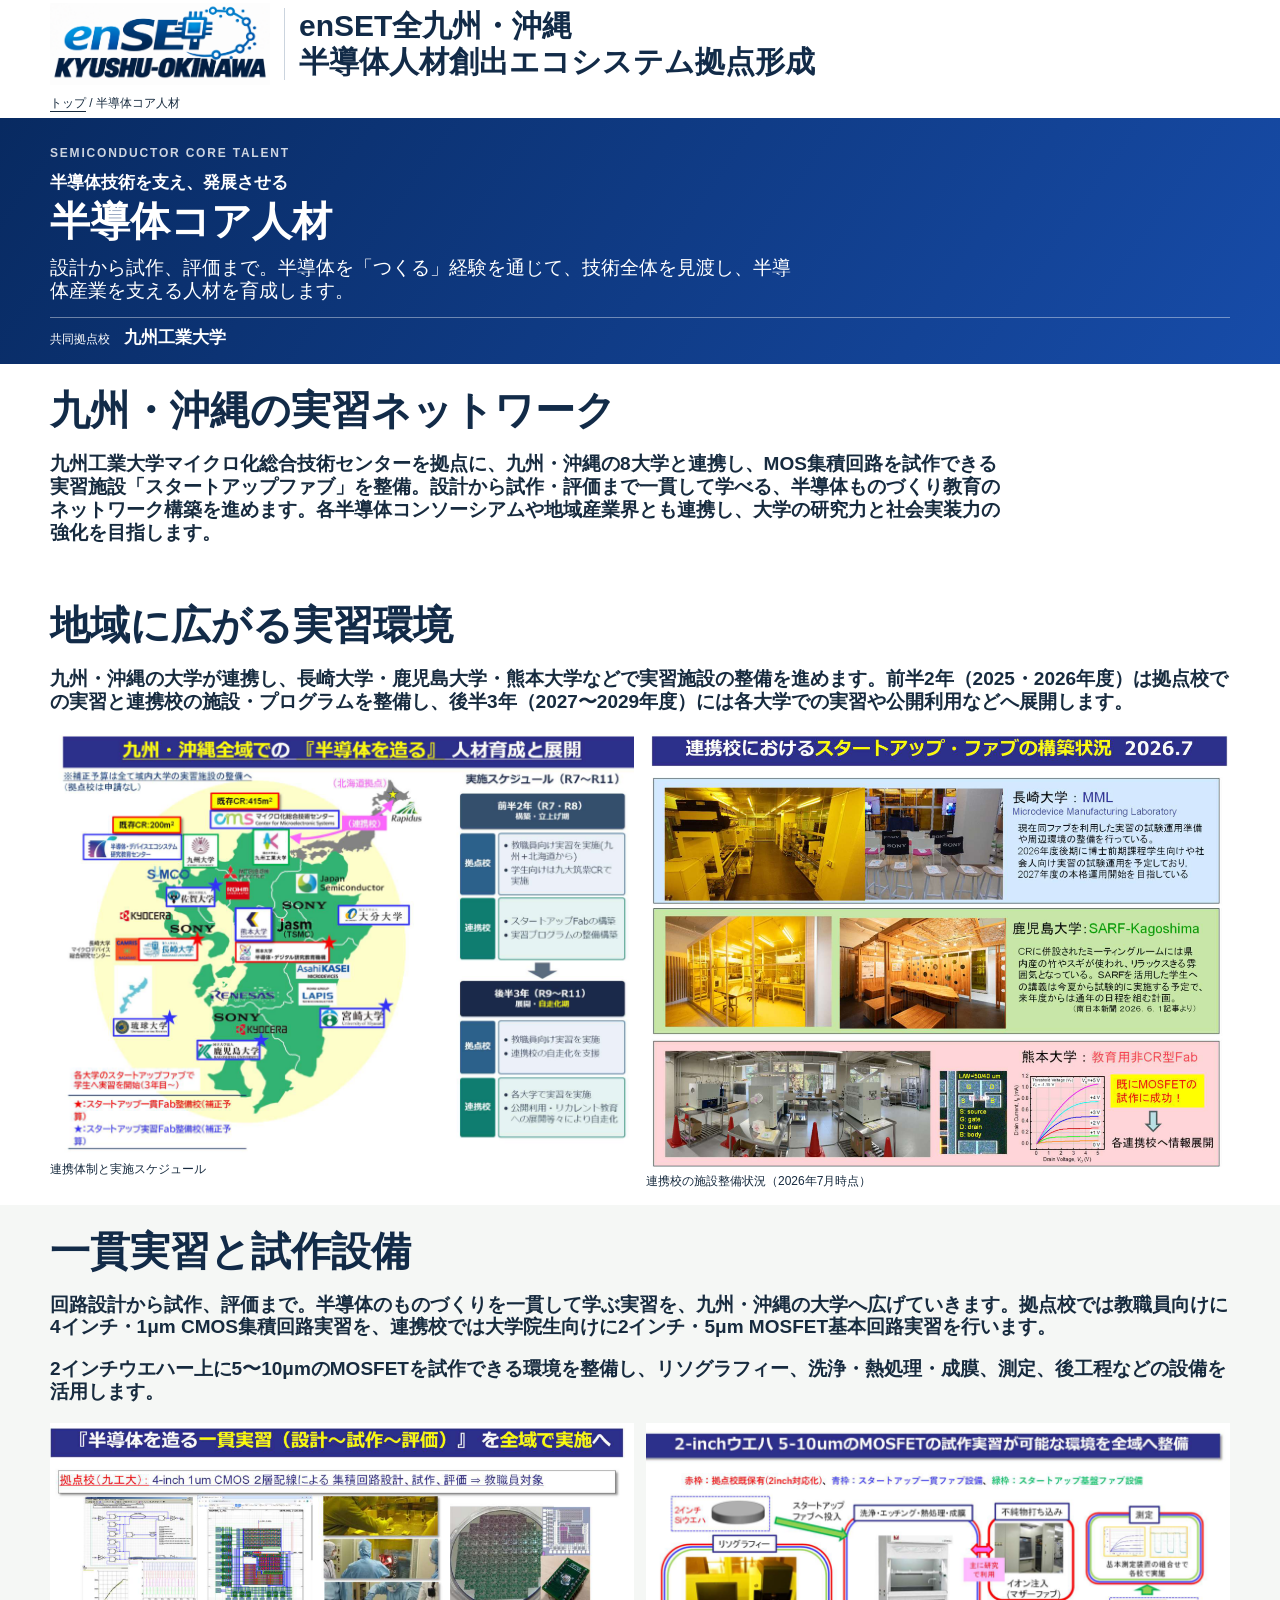
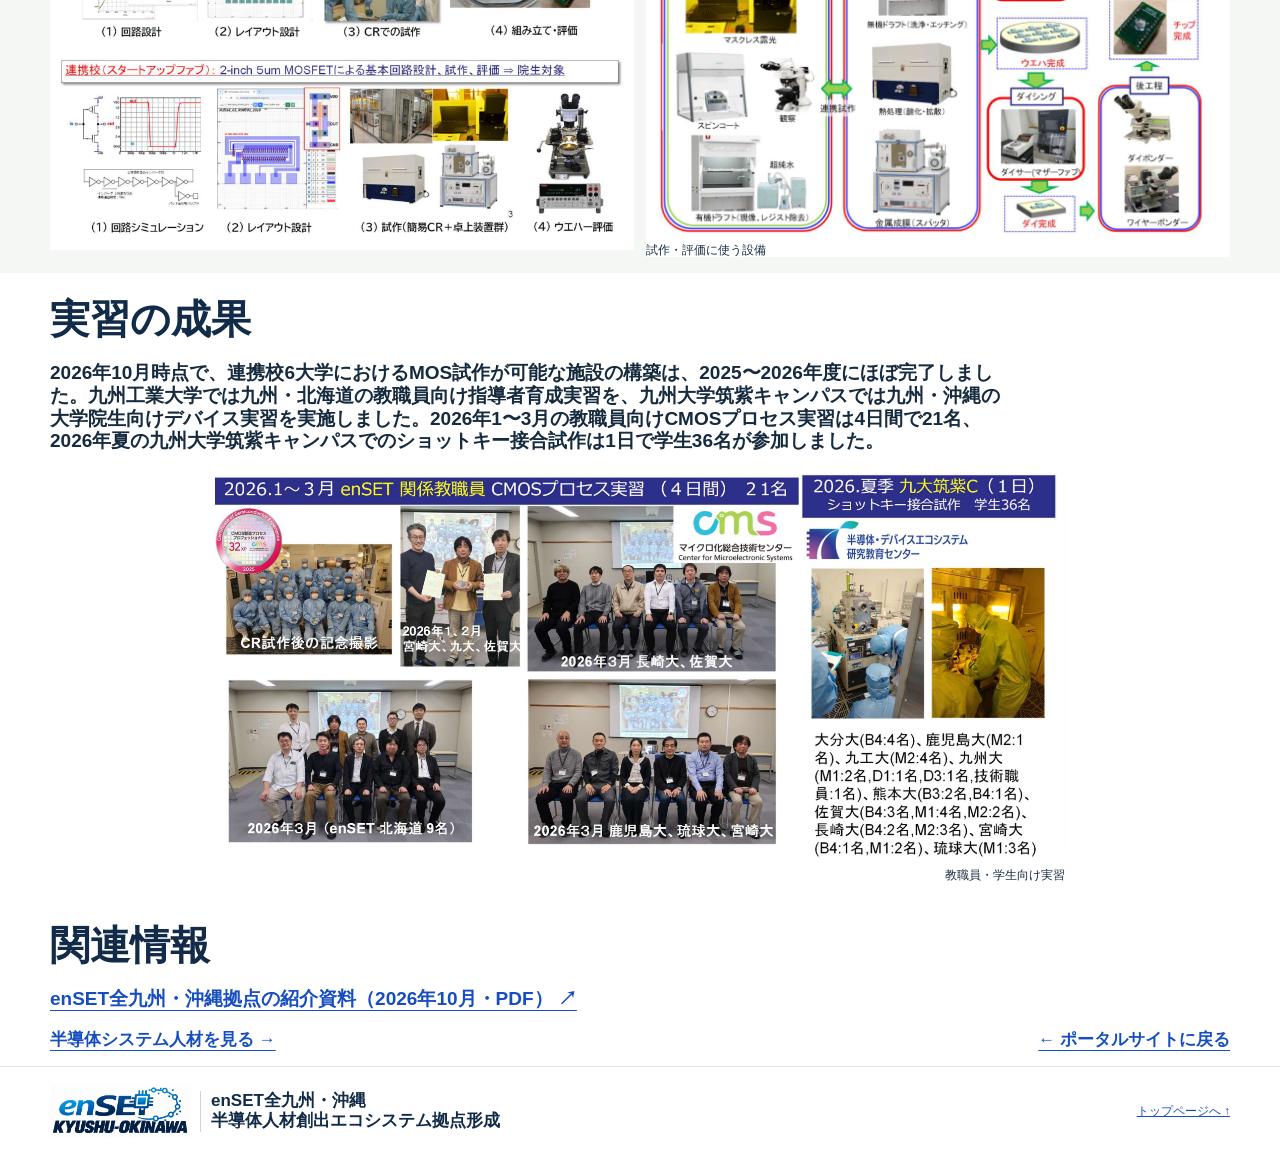
==== commit c1174a9f: "スタイルシートのバージョンを更新し、説明文の文字色とサイズを調整しました。 各ページでの表示確認を行いました。" ====
--- a/core-human-resources.html
+++ b/core-human-resources.html
@@ -6,7 +6,7 @@
   <meta name="description" content="半導体コア人材の育成方針と学びの流れを紹介します。">
   <title>半導体コア人材｜enSET 全九州・沖縄</title>
   <link rel="icon" type="image/png" href="assets/favicon-chip.png">
-  <link rel="stylesheet" href="style.css?v=20261101-enset-font">
+  <link rel="stylesheet" href="style.css?v=20261101-text-size">
 </head>
 <body>
   <header class="header"><div class="wrap header-inner"><div class="brand"><img class="brand-logo" src="assets/enset-kyushu-okinawa-logo.png" alt="enSET KYUSHU-OKINAWA"><span class="brand-name">enSET全九州・沖縄<br><small>半導体人材創出エコシステム拠点形成</small></span></div></div></header>
@@ -14,9 +14,9 @@
     <div class="wrap detail-breadcrumb"><a href="index.html#network">トップ</a><span aria-hidden="true"> / </span><span>半導体コア人材</span></div>
     <section class="detail-hero detail-core"><div class="wrap"><p class="eyebrow">SEMICONDUCTOR CORE TALENT</p><p class="detail-overline">半導体技術を支え、発展させる</p><h1>半導体コア人材</h1><p class="detail-lead">設計から試作、評価まで。半導体を「つくる」経験を通じて、技術全体を見渡し、半導体産業を支える人材を育成します。</p><p class="detail-hub"><span>共同拠点校</span><strong>九州工業大学</strong></p></div></section>
     <section class="section core-network"><div class="wrap"><div class="core-section-heading"><h2>九州・沖縄の実習ネットワーク</h2></div><p>九州工業大学マイクロ化総合技術センターを拠点に、九州・沖縄の8大学と連携し、MOS集積回路を試作できる実習施設「スタートアップファブ」を整備。設計から試作・評価まで一貫して学べる、半導体ものづくり教育のネットワーク構築を進めます。各半導体コンソーシアムや地域産業界とも連携し、大学の研究力と社会実装力の強化を目指します。</p></div></section>
-    <section class="section core-material"><div class="wrap"><div class="core-section-heading"><h2>地域に広がる実習環境</h2><p>資料では、九州・沖縄の連携体制と、2026年7月時点の長崎大学・鹿児島大学・熊本大学の施設整備状況を紹介しています。実施計画では、前半2年（2025・2026年度）に拠点校での実習と連携校の施設・プログラムを整備し、後半3年（2027〜2029年度）に各大学での実習や公開利用などへ展開する構想です。</p></div><div class="material-grid"><figure><img src="kyushu/images/official/core-network-202610.png" alt="九州・沖縄の人材育成ネットワークと実施スケジュール"><figcaption>連携体制と実施スケジュール（紹介資料より）</figcaption></figure><figure><img src="kyushu/images/official/core-facilities-202610.png" alt="長崎大学、鹿児島大学、熊本大学における実習施設の構築状況"><figcaption>連携校の施設整備状況（2026年7月時点の紹介資料より）</figcaption></figure></div></div></section>
-    <section class="section core-material"><div class="wrap"><div class="core-section-heading"><h2>一貫実習と試作設備</h2><p>回路設計から試作、評価まで。半導体のものづくりを一貫して学ぶ実習を、九州・沖縄の大学へ広げていきます。拠点校では教職員向けに4インチ・1μm CMOS集積回路実習を、連携校では大学院生向けに2インチ・5μm MOSFET基本回路実習を行う計画です。</p><p>資料では、2インチウエハー上に5〜10μmのMOSFETを試作できる環境と、リソグラフィー、洗浄・熱処理・成膜、測定、後工程などの設備を紹介しています。</p></div><div class="material-grid"><figure class="core-figure"><img src="kyushu/images/official/core-practice-202610.png?v=20261101-hires" alt="九州工業大学と連携校における設計・試作・評価の実習の流れ"></figure><figure><img src="kyushu/images/official/core-equipment-202610.png" alt="MOSFETの試作から測定・後工程までの設備"><figcaption>試作・評価に使う設備（紹介資料より）</figcaption></figure></div></div></section>
-    <section class="section core-network"><div class="wrap"><div class="core-section-heading"><h2>実習の成果</h2></div><p>2026年10月の紹介資料によると、2025〜2026年度に連携校6大学でMOS試作が可能な施設の構築がほぼ完了しました。九州工業大学では九州・北海道の教職員向け指導者育成実習を、九州大学筑紫キャンパスでは九州・沖縄の大学院生向けデバイス実習を実施しました。2026年1〜3月の教職員向けCMOSプロセス実習は4日間で21名、2026年夏の九州大学筑紫キャンパスでのショットキー接合試作は1日で学生36名が参加しました。</p><figure class="core-figure"><img src="kyushu/images/official/core-training-202610.png" alt="2026年の教職員向けCMOSプロセス実習と学生向けデバイス実習の様子"><figcaption>教職員・学生向け実習（紹介資料より）</figcaption></figure></div></section>
+    <section class="section core-material"><div class="wrap"><div class="core-section-heading"><h2>地域に広がる実習環境</h2><p>九州・沖縄の大学が連携し、長崎大学・鹿児島大学・熊本大学などで実習施設の整備を進めます。前半2年（2025・2026年度）は拠点校での実習と連携校の施設・プログラムを整備し、後半3年（2027〜2029年度）には各大学での実習や公開利用などへ展開します。</p></div><div class="material-grid"><figure><img src="kyushu/images/official/core-network-202610.png" alt="九州・沖縄の人材育成ネットワークと実施スケジュール"><figcaption>連携体制と実施スケジュール</figcaption></figure><figure><img src="kyushu/images/official/core-facilities-202610.png" alt="長崎大学、鹿児島大学、熊本大学における実習施設の構築状況"><figcaption>連携校の施設整備状況（2026年7月時点）</figcaption></figure></div></div></section>
+    <section class="section core-material"><div class="wrap"><div class="core-section-heading"><h2>一貫実習と試作設備</h2><p>回路設計から試作、評価まで。半導体のものづくりを一貫して学ぶ実習を、九州・沖縄の大学へ広げていきます。拠点校では教職員向けに4インチ・1μm CMOS集積回路実習を、連携校では大学院生向けに2インチ・5μm MOSFET基本回路実習を行います。</p><p>2インチウエハー上に5〜10μmのMOSFETを試作できる環境を整備し、リソグラフィー、洗浄・熱処理・成膜、測定、後工程などの設備を活用します。</p></div><div class="material-grid"><figure class="core-figure"><img src="kyushu/images/official/core-practice-202610.png?v=20261101-hires" alt="九州工業大学と連携校における設計・試作・評価の実習の流れ"></figure><figure><img src="kyushu/images/official/core-equipment-202610.png" alt="MOSFETの試作から測定・後工程までの設備"><figcaption>試作・評価に使う設備</figcaption></figure></div></div></section>
+    <section class="section core-network"><div class="wrap"><div class="core-section-heading"><h2>実習の成果</h2></div><p>2026年10月時点で、連携校6大学におけるMOS試作が可能な施設の構築は、2025〜2026年度にほぼ完了しました。九州工業大学では九州・北海道の教職員向け指導者育成実習を、九州大学筑紫キャンパスでは九州・沖縄の大学院生向けデバイス実習を実施しました。2026年1〜3月の教職員向けCMOSプロセス実習は4日間で21名、2026年夏の九州大学筑紫キャンパスでのショットキー接合試作は1日で学生36名が参加しました。</p><figure class="core-figure"><img src="kyushu/images/official/core-training-202610.png" alt="2026年の教職員向けCMOSプロセス実習と学生向けデバイス実習の様子"><figcaption>教職員・学生向け実習</figcaption></figure></div></section>
     <section class="section"><div class="wrap detail-next"><div><h2>関連情報</h2><p><a href="assets/enSET-All-Kyushu-Okinawa-202610.pdf" target="_blank" rel="noopener noreferrer">enSET全九州・沖縄拠点の紹介資料（2026年10月・PDF） ↗</a></p><a href="system-human-resources.html">半導体システム人材を見る →</a></div><a class="detail-back" href="index.html#network">← ポータルサイトに戻る</a></div></section>
   </main>
   <footer><div class="wrap footer-inner"><div class="footer-brand"><img src="assets/enset-kyushu-okinawa-logo.png" alt="enSET KYUSHU-OKINAWA"><span>enSET全九州・沖縄<br><small>半導体人材創出エコシステム拠点形成</small></span></div><a href="index.html">トップページへ ↑</a></div></footer>
--- a/style.css
+++ b/style.css
@@ -1,4 +1,4 @@
-﻿:root{--navy:#07275a;--deep:#061b40;--blue:#164ec1;--green:#a6d74d;--ink:#122b48;--muted:#52687a;--paper:#f5f7f5}*{box-sizing:border-box}html{scroll-behavior:smooth}body{margin:0;color:var(--ink);font-family:"Yu Gothic","Hiragino Kaku Gothic ProN",Meiryo,sans-serif;line-height:1.8;background:#fff}a{color:inherit}a:focus-visible{outline:3px solid #f7a837;outline-offset:4px}.wrap{width:min(1180px,calc(100% - 48px));margin:auto}.header{background:#fff}.header-inner{min-height:88px;display:flex;align-items:center;justify-content:space-between;gap:28px}.brand{display:flex;align-items:center;gap:14px;text-decoration:none}.brand-en{font:bold 40px/1 Arial;color:#56a340;letter-spacing:-.07em}.brand-en span{color:var(--blue)}.brand-name{border-left:1px solid #cbd4de;padding-left:14px;font-size:15px;font-weight:800;line-height:1.35}.brand-name small{font-size:12px}.header nav{display:flex;gap:30px;font-weight:700;font-size:15px}.header nav a{text-decoration:none}.header nav a:hover{color:var(--blue)}.hero{background:var(--navy);color:#fff;overflow:hidden}.hero-inner{position:relative;min-height:530px;padding-block:72px}.eyebrow{font:700 12px/1.6 Arial,sans-serif;letter-spacing:.15em;color:#b8e36a}.hero-label{font-weight:700;letter-spacing:.15em;margin:48px 0 13px}.hero h1{font-size:40px;letter-spacing:.02em;line-height:1.25;margin:0;font-weight:900}.hero h1 em{font-style:normal;color:#c9ec68}.hero-copy{font-size:17px;font-weight:700;margin:24px 0 30px}.button{display:inline-flex;align-items:center;gap:36px;padding:13px 20px;background:#fff;color:var(--navy);font-weight:800;font-size:15px;text-decoration:none}.button span{font-size:17px}.hero-mark{position:absolute;width:440px;height:440px;right:0;top:40px;border:1px solid #ffffff45;border-radius:50%;display:flex;align-items:center;justify-content:center;gap:20px;font-size:40px;font-weight:900;color:#ffffffd9}.hero-mark:before,.hero-mark:after{content:"";position:absolute;inset:22px;border:1px solid #a6d74d80;border-radius:50%}.hero-mark:after{inset:47px;border-color:#ffffff25}.hero-mark i{color:var(--green);font-style:normal;font-weight:400}.hero-mark small{position:absolute;bottom:105px;font:700 12px Arial;letter-spacing:.2em;color:#b8e36a}.partners{background:#edf3ed;border-bottom:1px solid #dce6df}.partners-inner{display:grid;grid-template-columns:150px 1fr 1fr;align-items:center;gap:28px;padding-block:20px}.partners-inner>span{font:700 12px Arial;letter-spacing:.13em;color:#568149}.partners p{margin:0;font-size:15px;font-weight:800}.partners small{font-size:12px}.section{padding-block:95px}.section-heading{display:grid;grid-template-columns:1fr .65fr;gap:48px;align-items:end;margin-bottom:38px}.section-heading h2{font-size:40px;line-height:1.4;letter-spacing:.03em;margin:9px 0 0}.section-heading>p{color:var(--muted);margin:0;font-size:17px}.dark{color:#548b40}.people-grid{display:grid;grid-template-columns:1fr 1fr;gap:20px}.people-card{padding:32px 36px;color:#fff;min-height:390px;display:flex;flex-direction:column}.system{background:#bf4a36}.core{background:#174ca9}.card-top{display:flex;justify-content:space-between;align-items:center;font:700 12px Arial;letter-spacing:.12em}.card-symbol{font-size:40px;font-weight:400}.card-tag{font-size:12px;font-weight:700;margin:22px 0 7px}.people-card h3{font-size:40px;line-height:1.3;margin:0}.people-card>p:not(.card-tag){max-width:410px;font-size:15px;color:#ffffffdc}.hub{border-top:1px solid #ffffff69;margin-top:auto;padding-top:18px;display:flex;align-items:baseline;gap:13px;flex-wrap:wrap}.hub small{font-size:12px}.hub strong{font-size:17px}.hub span{font:700 12px Arial;letter-spacing:.1em;opacity:.75}.network{background:var(--paper)}.network-layout{display:grid;grid-template-columns:1fr 1fr;gap:25px}.map-panel{position:relative;background:#e0efe5;min-width:0;padding:28px;text-align:center;overflow:hidden}.map-panel img{display:block;width:min(100%,470px);margin:0 auto;mix-blend-mode:multiply}.map-kicker{text-align:left;margin:0;color:#467653;font:700 12px Arial;letter-spacing:.15em}.map-caption{font-size:12px;color:#526b60;margin:0 8px}.university-panel{background:#fff;padding:30px 34px}.list-heading{display:flex;justify-content:space-between;align-items:center}.list-heading span{font:700 12px Arial;letter-spacing:.15em;color:#548b40}.list-heading h3{font-size:30px;margin:3px 0}.list-heading .count{font:bold 40px Arial;color:#e5eee8}.university-panel>p{font-size:12px;color:var(--muted)}.universities{padding:0;margin:20px 0;list-style:none;border-top:1px solid #dfe7e4}.universities a{display:flex;align-items:center;gap:20px;border-bottom:1px solid #dfe7e4;padding:10px 2px;text-decoration:none;font-weight:700}.universities a:hover{color:var(--blue)}.universities span{font:700 12px Arial;color:#6a9d62}.universities b{margin-left:auto;color:var(--blue)}.hub-links{font-size:12px;font-weight:700}.hub-links a{color:var(--blue)}.region-grid{display:grid;grid-template-columns:repeat(4,1fr);border-top:1px solid #cddbd2;border-left:1px solid #cddbd2}.region-grid article{padding:24px;min-height:140px;border-right:1px solid #cddbd2;border-bottom:1px solid #cddbd2}.region-grid span{font:700 12px Arial;color:#5e9461;letter-spacing:.15em}.region-grid h3{font-size:15px;line-height:1.65;margin:12px 0 0}.closing{padding:80px 0;background:var(--navy);color:#fff}.closing h2{font-size:40px;line-height:1.35;margin:15px 0}.closing p:not(.eyebrow){color:#e0ebf3}.closing a{display:inline-block;margin-top:12px;color:#c9ec68;font-weight:700;text-underline-offset:6px}footer{background:var(--deep);color:#fff}.footer-inner{display:flex;align-items:center;gap:25px;padding-block:24px;font-size:12px}.footer-inner p{margin:0}.footer-inner strong{font:700 30px Arial;color:#b8e36a}.footer-inner small{color:#9fb3c7}.footer-inner a{margin-left:auto}@media(max-width:850px){.hero-mark{opacity:.2;right:-160px}.hero-inner>*:not(.hero-mark){position:relative;z-index:1}.partners-inner{grid-template-columns:1fr 1fr}.partners-inner>span{grid-column:1/-1}.region-grid{grid-template-columns:repeat(2,1fr)}}@media(max-width:650px){.wrap{width:calc(100% - 32px)}.header-inner{padding-block:16px;flex-wrap:wrap}.header nav{gap:18px;font-size:12px;overflow-x:auto;white-space:nowrap}.hero-inner{min-height:0;padding-block:60px}.hero-label{margin-top:34px}.hero-mark{width:340px;height:340px;top:80px;right:-210px;font-size:40px}.partners-inner{grid-template-columns:1fr;gap:8px}.partners-inner>span{grid-column:auto}.section{padding-block:64px}.section-heading,.people-grid,.network-layout{grid-template-columns:1fr}.section-heading{gap:15px}.people-card{min-height:340px;padding:28px}.map-panel{padding:20px}.university-panel{padding:24px}.region-grid article{padding:16px;min-height:115px}.footer-inner{align-items:flex-start;flex-direction:column;gap:8px}.footer-inner a{margin-left:0}}@media(prefers-reduced-motion:reduce){html{scroll-behavior:auto}}
+﻿:root{--navy:#07275a;--deep:#061b40;--blue:#164ec1;--green:#a6d74d;--ink:#122b48;--muted:#172b3f;--paper:#f5f7f5}*{box-sizing:border-box}html{scroll-behavior:smooth}body{margin:0;color:var(--ink);font-family:"Yu Gothic","Hiragino Kaku Gothic ProN",Meiryo,sans-serif;line-height:1.8;background:#fff}a{color:inherit}a:focus-visible{outline:3px solid #f7a837;outline-offset:4px}.wrap{width:min(1180px,calc(100% - 48px));margin:auto}.header{background:#fff}.header-inner{min-height:88px;display:flex;align-items:center;justify-content:space-between;gap:28px}.brand{display:flex;align-items:center;gap:14px;text-decoration:none}.brand-en{font:bold 40px/1 Arial;color:#56a340;letter-spacing:-.07em}.brand-en span{color:var(--blue)}.brand-name{border-left:1px solid #cbd4de;padding-left:14px;font-size:15px;font-weight:800;line-height:1.35}.brand-name small{font-size:12px}.header nav{display:flex;gap:30px;font-weight:700;font-size:15px}.header nav a{text-decoration:none}.header nav a:hover{color:var(--blue)}.hero{background:var(--navy);color:#fff;overflow:hidden}.hero-inner{position:relative;min-height:530px;padding-block:72px}.eyebrow{font:700 12px/1.6 Arial,sans-serif;letter-spacing:.15em;color:#b8e36a}.hero-label{font-weight:700;letter-spacing:.15em;margin:48px 0 13px}.hero h1{font-size:40px;letter-spacing:.02em;line-height:1.25;margin:0;font-weight:900}.hero h1 em{font-style:normal;color:#c9ec68}.hero-copy{font-size:17px;font-weight:700;margin:24px 0 30px}.button{display:inline-flex;align-items:center;gap:36px;padding:13px 20px;background:#fff;color:var(--navy);font-weight:800;font-size:15px;text-decoration:none}.button span{font-size:17px}.hero-mark{position:absolute;width:440px;height:440px;right:0;top:40px;border:1px solid #ffffff45;border-radius:50%;display:flex;align-items:center;justify-content:center;gap:20px;font-size:40px;font-weight:900;color:#ffffffd9}.hero-mark:before,.hero-mark:after{content:"";position:absolute;inset:22px;border:1px solid #a6d74d80;border-radius:50%}.hero-mark:after{inset:47px;border-color:#ffffff25}.hero-mark i{color:var(--green);font-style:normal;font-weight:400}.hero-mark small{position:absolute;bottom:105px;font:700 12px Arial;letter-spacing:.2em;color:#b8e36a}.partners{background:#edf3ed;border-bottom:1px solid #dce6df}.partners-inner{display:grid;grid-template-columns:150px 1fr 1fr;align-items:center;gap:28px;padding-block:20px}.partners-inner>span{font:700 12px Arial;letter-spacing:.13em;color:#568149}.partners p{margin:0;font-size:15px;font-weight:800}.partners small{font-size:12px}.section{padding-block:95px}.section-heading{display:grid;grid-template-columns:1fr .65fr;gap:48px;align-items:end;margin-bottom:38px}.section-heading h2{font-size:40px;line-height:1.4;letter-spacing:.03em;margin:9px 0 0}.section-heading>p{color:var(--muted);margin:0;font-size:17px}.dark{color:#548b40}.people-grid{display:grid;grid-template-columns:1fr 1fr;gap:20px}.people-card{padding:32px 36px;color:#fff;min-height:390px;display:flex;flex-direction:column}.system{background:#bf4a36}.core{background:#174ca9}.card-top{display:flex;justify-content:space-between;align-items:center;font:700 12px Arial;letter-spacing:.12em}.card-symbol{font-size:40px;font-weight:400}.card-tag{font-size:12px;font-weight:700;margin:22px 0 7px}.people-card h3{font-size:40px;line-height:1.3;margin:0}.people-card>p:not(.card-tag){max-width:410px;font-size:15px;color:#ffffffdc}.hub{border-top:1px solid #ffffff69;margin-top:auto;padding-top:18px;display:flex;align-items:baseline;gap:13px;flex-wrap:wrap}.hub small{font-size:12px}.hub strong{font-size:17px}.hub span{font:700 12px Arial;letter-spacing:.1em;opacity:.75}.network{background:var(--paper)}.network-layout{display:grid;grid-template-columns:1fr 1fr;gap:25px}.map-panel{position:relative;background:#e0efe5;min-width:0;padding:28px;text-align:center;overflow:hidden}.map-panel img{display:block;width:min(100%,470px);margin:0 auto;mix-blend-mode:multiply}.map-kicker{text-align:left;margin:0;color:#467653;font:700 12px Arial;letter-spacing:.15em}.map-caption{font-size:12px;color:#526b60;margin:0 8px}.university-panel{background:#fff;padding:30px 34px}.list-heading{display:flex;justify-content:space-between;align-items:center}.list-heading span{font:700 12px Arial;letter-spacing:.15em;color:#548b40}.list-heading h3{font-size:30px;margin:3px 0}.list-heading .count{font:bold 40px Arial;color:#e5eee8}.university-panel>p{font-size:12px;color:var(--muted)}.universities{padding:0;margin:20px 0;list-style:none;border-top:1px solid #dfe7e4}.universities a{display:flex;align-items:center;gap:20px;border-bottom:1px solid #dfe7e4;padding:10px 2px;text-decoration:none;font-weight:700}.universities a:hover{color:var(--blue)}.universities span{font:700 12px Arial;color:#6a9d62}.universities b{margin-left:auto;color:var(--blue)}.hub-links{font-size:12px;font-weight:700}.hub-links a{color:var(--blue)}.region-grid{display:grid;grid-template-columns:repeat(4,1fr);border-top:1px solid #cddbd2;border-left:1px solid #cddbd2}.region-grid article{padding:24px;min-height:140px;border-right:1px solid #cddbd2;border-bottom:1px solid #cddbd2}.region-grid span{font:700 12px Arial;color:#5e9461;letter-spacing:.15em}.region-grid h3{font-size:15px;line-height:1.65;margin:12px 0 0}.closing{padding:80px 0;background:var(--navy);color:#fff}.closing h2{font-size:40px;line-height:1.35;margin:15px 0}.closing p:not(.eyebrow){color:#e0ebf3}.closing a{display:inline-block;margin-top:12px;color:#c9ec68;font-weight:700;text-underline-offset:6px}footer{background:var(--deep);color:#fff}.footer-inner{display:flex;align-items:center;gap:25px;padding-block:24px;font-size:12px}.footer-inner p{margin:0}.footer-inner strong{font:700 30px Arial;color:#b8e36a}.footer-inner small{color:#9fb3c7}.footer-inner a{margin-left:auto}@media(max-width:850px){.hero-mark{opacity:.2;right:-160px}.hero-inner>*:not(.hero-mark){position:relative;z-index:1}.partners-inner{grid-template-columns:1fr 1fr}.partners-inner>span{grid-column:1/-1}.region-grid{grid-template-columns:repeat(2,1fr)}}@media(max-width:650px){.wrap{width:calc(100% - 32px)}.header-inner{padding-block:16px;flex-wrap:wrap}.header nav{gap:18px;font-size:12px;overflow-x:auto;white-space:nowrap}.hero-inner{min-height:0;padding-block:60px}.hero-label{margin-top:34px}.hero-mark{width:340px;height:340px;top:80px;right:-210px;font-size:40px}.partners-inner{grid-template-columns:1fr;gap:8px}.partners-inner>span{grid-column:auto}.section{padding-block:64px}.section-heading,.people-grid,.network-layout{grid-template-columns:1fr}.section-heading{gap:15px}.people-card{min-height:340px;padding:28px}.map-panel{padding:20px}.university-panel{padding:24px}.region-grid article{padding:16px;min-height:115px}.footer-inner{align-items:flex-start;flex-direction:column;gap:8px}.footer-inner a{margin-left:0}}@media(prefers-reduced-motion:reduce){html{scroll-behavior:auto}}
 .map-panel .network-figure{display:block;width:100%;max-width:none;height:auto;margin:16px auto 0;mix-blend-mode:normal}
 
 /* ネットワーク図を主役にし、大学リンクを下段にまとめる。 */
@@ -292,3 +292,10 @@
 @media(max-width:650px){.system-columns{grid-template-columns:minmax(0,1fr)}}
 /* 公式サイトの可変見出しに近い2段階の整数サイズ。 */
 @media(min-width:1000px){.about-enset h2,#network .section-heading h2,#region .section-heading h2,.closing h2,.core-section-heading h2,.detail-intro h2,.detail-learning h2,.detail-next h2{font-size:40px}}
+
+/* 説明文を濃く、読みやすい太さにする。 */
+.about-enset p,.section-heading>p,.core-network p:not(.eyebrow),.core-section-heading>p:not(.eyebrow),.system-column p,.detail-intro p:not(.eyebrow),.detail-next p:not(.eyebrow){font-weight:600}
+
+/* 説明文を2px大きくする。 */
+.about-enset p,.section-heading>p,.core-network p:not(.eyebrow),.core-section-heading>p:not(.eyebrow),.system-column p,.detail-intro p:not(.eyebrow),.detail-next p:not(.eyebrow),.detail-lead,.hero-copy{font-size:19px}
+#region .section-heading>p,.system-column p.system-example{font-size:17px}
